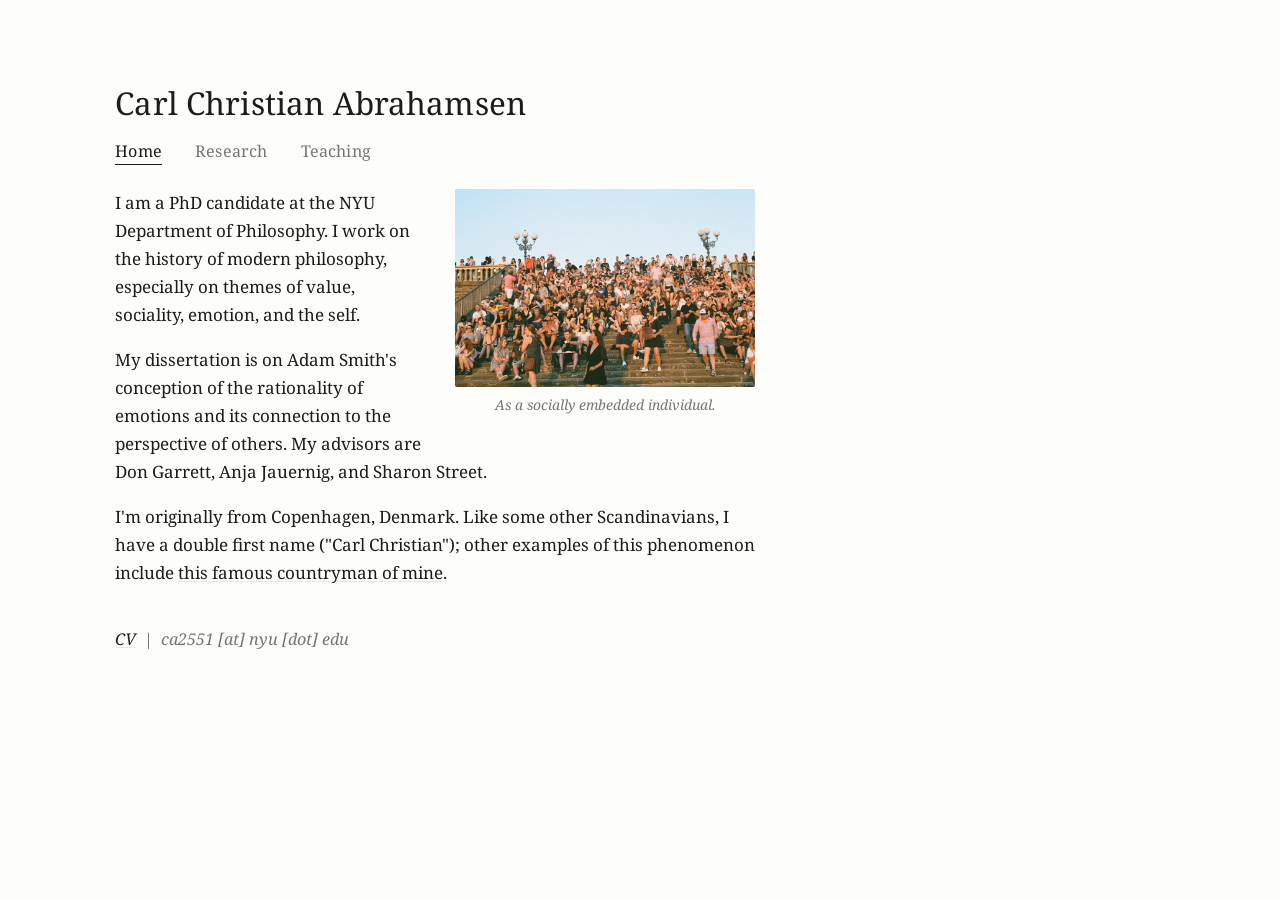
==== index.html @ fb38e596 "Update index.html" ====
<!DOCTYPE html>
<html lang="en">
<head>
<meta charset="UTF-8">
<meta name="viewport" content="width=device-width, initial-scale=1">
<title>Carl Christian Abrahamsen</title>
<link rel="preconnect" href="https://fonts.googleapis.com">
<link rel="preconnect" href="https://fonts.gstatic.com" crossorigin>
<link href="https://fonts.googleapis.com/css2?family=Noto+Serif:ital,wght@0,400;0,600;1,400&display=swap" rel="stylesheet">
<link rel="stylesheet" href="style.css">
</head>
<body>

<div class="page">

  <header class="site-header">
    <h1 class="name">Carl Christian Abrahamsen</h1>
    <hr class="rule">
    <nav class="site-nav">
      <a href="index.html" class="active">Home</a>
      <a href="research.html">Research</a>
      <a href="teaching.html">Teaching</a>
    </nav>
  </header>

  <figure class="portrait">
    <img src="Group pic.jpg" alt="Photo of Carl Christian Abrahamsen">
   <figcaption>As a socially embedded individual.</figcaption>
  </figure>

  <p class="lede">I am a PhD candidate at the NYU Department of Philosophy. I work on the history of modern philosophy, especially on themes of value, sociality, emotion, and the self.</p>

  <p>My dissertation is on Adam Smith's conception of the rationality of emotions and its connection to the perspective of others. My advisors are Don Garrett, Anja Jauernig, and Sharon Street.</p>

   <p>I'm originally from Copenhagen, Denmark. Like some other Scandinavians, I have a double first name ("Carl Christian"); other examples of this phenomenon include <a href="https://en.wikipedia.org/wiki/Hans_Christian_Andersen">this famous countryman of mine</a>.<p>

  <p class="role"><a href="CV.pdf" target="_blank">CV</a> &nbsp;|&nbsp; ca2551 [at] nyu [dot] edu</p>


</div>

</body>
</html>
---- style.css ----
:root {
  --paper: #FDFDFC;
  --ink: #1C1C1A;
  --ink-soft: #767671;
  --rule: #EAE8E2;
  --link: #1C1C1A;
  --max-width: 640px;
}

* { box-sizing: border-box; }

body {
  background: var(--paper);
  color: var(--ink);
  font-family: "Noto Serif", "Palatino Linotype", Palatino, Georgia, serif;
  font-size: 17px;
  line-height: 1.65;
  margin: 0;
  padding: 4.5em 1.5em 6em clamp(1.5em, 9vw, 8em);
}

.page {
  max-width: var(--max-width);
  margin: 0;
}

/* -- header -- */

header.site-header {
  display: flex;
  flex-direction: column;
  margin-bottom: 1.4em;
  overflow: hidden;
}

h1.name {
  font-family: inherit;
  font-size: 1.85em;
  font-weight: 400;
  letter-spacing: 0.005em;
  margin: 0;
  color: var(--ink);
}

p.role {
  font-family: inherit;
  font-style: italic;
  color: var(--ink-soft);
  font-size: 0.95em;
  margin: 2.4em 0 0;
}

.rule {
  display: none;
}

nav.site-nav {
  font-family: inherit;
  font-variant: normal;
  letter-spacing: 0.01em;
  font-size: 0.95em;
  margin: 0.6em 0 0;
}

nav.site-nav a {
  color: var(--ink-soft);
  text-decoration: none;
  margin-right: 1.8em;
  padding-bottom: 2px;
}

nav.site-nav a:hover { color: var(--ink); }

nav.site-nav a.active {
  color: var(--ink);
  border-bottom: 1px solid var(--ink);
}

/* -- portrait -- */

.portrait {
  float: right;
  width: 300px;
  margin: 0 0 1em 2em;
  text-align: center;
}

.portrait img {
  width: 100%;
  border-radius: 2px;
  display: block;
}

.portrait figcaption {
  font-style: italic;
  color: var(--ink-soft);
  font-size: 0.82em;
  margin-top: 0.5em;
}

.portrait-wide {
  float: right;
  width: 500px;
  margin: 0 -60px 1.4em 3.5em;
  text-align: center;
}

.portrait-wide img {
  width: 100%;
  border-radius: 2px;
  display: block;
}

.portrait-wide figcaption {
  font-style: italic;
  color: var(--ink-soft);
  font-size: 0.82em;
  margin-top: 0.5em;
}

/* -- body text -- */

p.lede::first-letter {
  font: inherit;
  float: none;
  color: inherit;
}

a { color: var(--link); text-decoration: underline; text-decoration-color: var(--rule); text-underline-offset: 2px; }
a:hover { text-decoration-color: var(--ink); }

h2.section {
  font-family: inherit;
  font-variant: normal;
  letter-spacing: normal;
  font-weight: 600;
  font-size: 1.05em;
  color: var(--ink);
  border-bottom: none;
  padding-bottom: 0;
  margin-top: 2.6em;
  margin-bottom: 0.9em;
  clear: right;
}

/* -- abstracts -- */

details { margin-bottom: 1.1em; }

details summary {
  cursor: pointer;
  padding-left: 1.1em;
  list-style: none;
}

details summary::-webkit-details-marker { display: none; }

details summary::before {
  content: "+ ";
  color: var(--ink-soft);
  font-size: 0.85em;
}

details[open] summary::before {
  content: "\2212 ";
  color: var(--ink-soft);
  font-size: 0.85em;
}

details p {
  color: var(--ink-soft);
  margin: 0.6em 0 0 1.6em;
  padding-left: 0.9em;
  border-left: 1px solid var(--rule);
}

/* -- teaser list (home) -- */

ul.teaser-list { list-style: none; padding: 0; margin: 0.6em 0 0; }
ul.teaser-list li { margin-bottom: 0.9em; }
ul.teaser-list .venue { color: var(--ink-soft); font-size: 0.9em; font-style: italic; }

/* -- teaching lists -- */

ul.plain-list { margin: 0.4em 0 1.6em; padding-left: 1.1em; }
ul.plain-list li { margin-bottom: 0.55em; }

/* -- footer -- */

footer.site-footer {
  margin-top: 3.5em;
  padding-top: 1em;
  border-top: 1px solid var(--rule);
  color: var(--ink-soft);
  font-size: 0.85em;
}

/* -- responsive -- */

@media (max-width: 520px) {
  body { padding: 2.5em 1.2em 4em; font-size: 16px; }
  h1.name { font-size: 1.6em; }
  .portrait { float: none; width: 130px; margin: 0 auto 1.6em; }
}

/* -- accessibility -- */

a:focus-visible, details summary:focus-visible, nav.site-nav a:focus-visible {
  outline: 2px solid var(--ink);
  outline-offset: 2px;
}
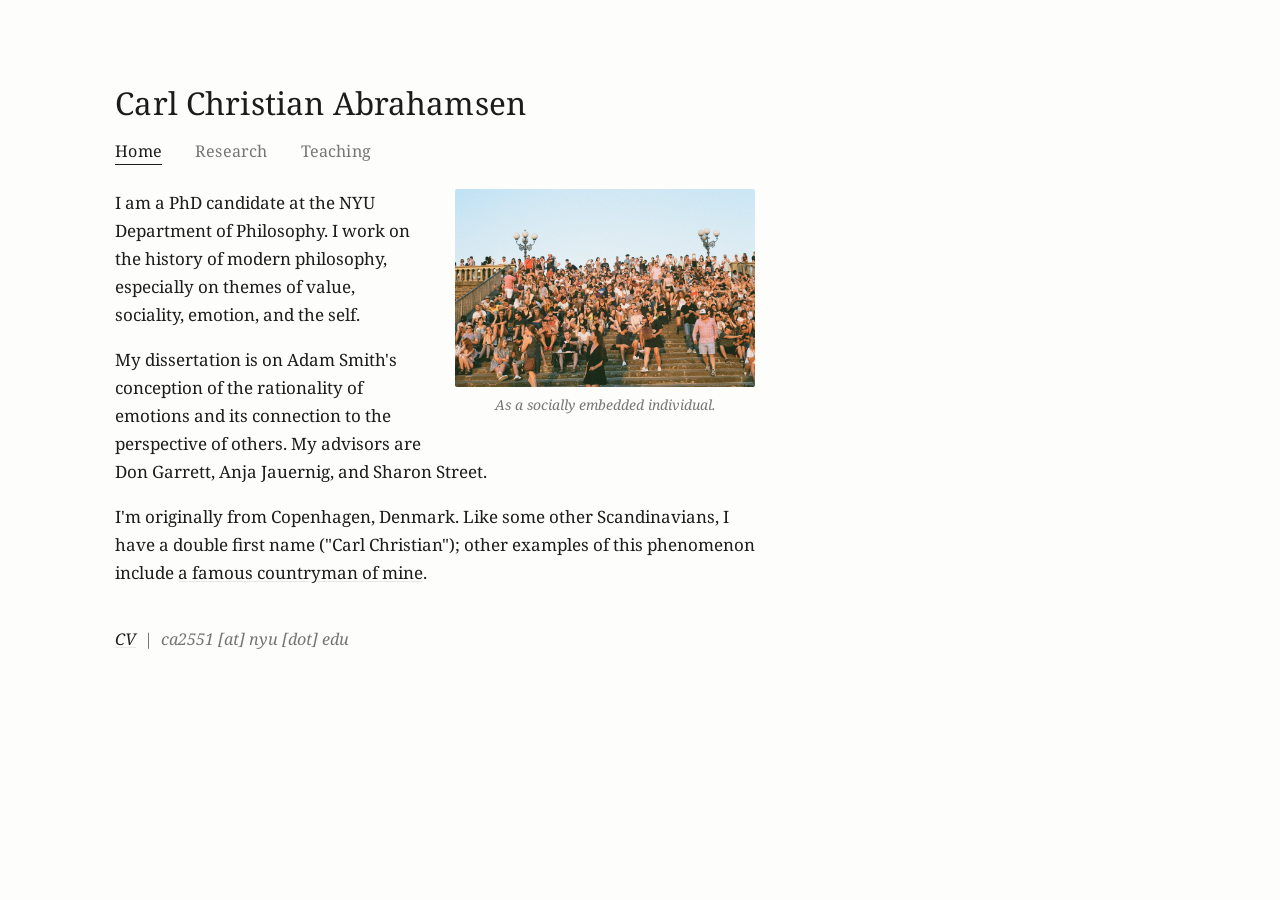
==== commit ed2fef49: "Update index.html" ====
--- a/index.html
+++ b/index.html
@@ -32,7 +32,7 @@
 
   <p>My dissertation is on Adam Smith's conception of the rationality of emotions and its connection to the perspective of others. My advisors are Don Garrett, Anja Jauernig, and Sharon Street.</p>
 
-   <p>I'm originally from Copenhagen, Denmark. Like some other Scandinavians, I have a double first name ("Carl Christian"); other examples of this phenomenon include <a href="https://en.wikipedia.org/wiki/Hans_Christian_Andersen">this famous countryman of mine</a>.<p>
+   <p>I'm originally from Copenhagen, Denmark. Like some other Scandinavians, I have a double first name ("Carl Christian"); other examples of this phenomenon include <a href="https://en.wikipedia.org/wiki/Hans_Christian_Andersen">a famous countryman of mine</a>.<p>
 
   <p class="role"><a href="CV.pdf" target="_blank">CV</a> &nbsp;|&nbsp; ca2551 [at] nyu [dot] edu</p>
 
--- a/style.css
+++ b/style.css
@@ -100,8 +100,9 @@
 
 .portrait-wide {
   float: right;
-  width: 500px;
-  margin: 0 -60px 1.4em 3.5em;
+  width: 350px;
+  margin: 0 0 1.4em 3.5em;
+  transform: translateX(60px);
   text-align: center;
 }
 
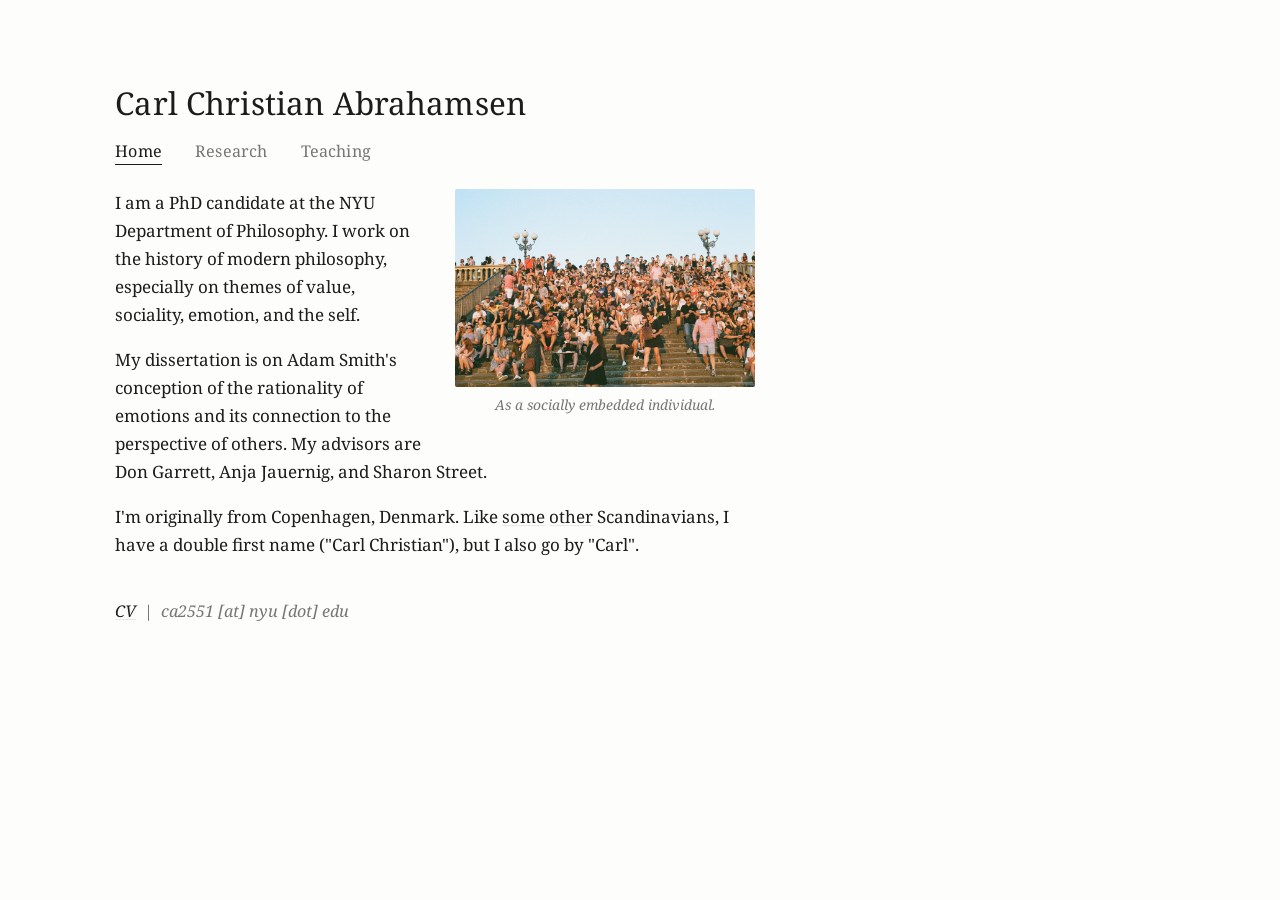
==== commit eff7e30b: "Update index.html" ====
--- a/index.html
+++ b/index.html
@@ -32,7 +32,7 @@
 
   <p>My dissertation is on Adam Smith's conception of the rationality of emotions and its connection to the perspective of others. My advisors are Don Garrett, Anja Jauernig, and Sharon Street.</p>
 
-   <p>I'm originally from Copenhagen, Denmark. Like some other Scandinavians, I have a double first name ("Carl Christian"); other examples of this phenomenon include <a href="https://en.wikipedia.org/wiki/Hans_Christian_Andersen">a famous countryman of mine</a>.<p>
+   <p>I'm originally from Copenhagen, Denmark. Like <a href="https://en.wikipedia.org/wiki/Hans_Christian_Andersen">some</a> <a href="https://en.wikipedia.org/wiki/Karl_Ove_Knausg%C3%A5rd">other</a> Scandinavians, I have a double first name ("Carl Christian"), but I also go by "Carl".<p>
 
   <p class="role"><a href="CV.pdf" target="_blank">CV</a> &nbsp;|&nbsp; ca2551 [at] nyu [dot] edu</p>
 
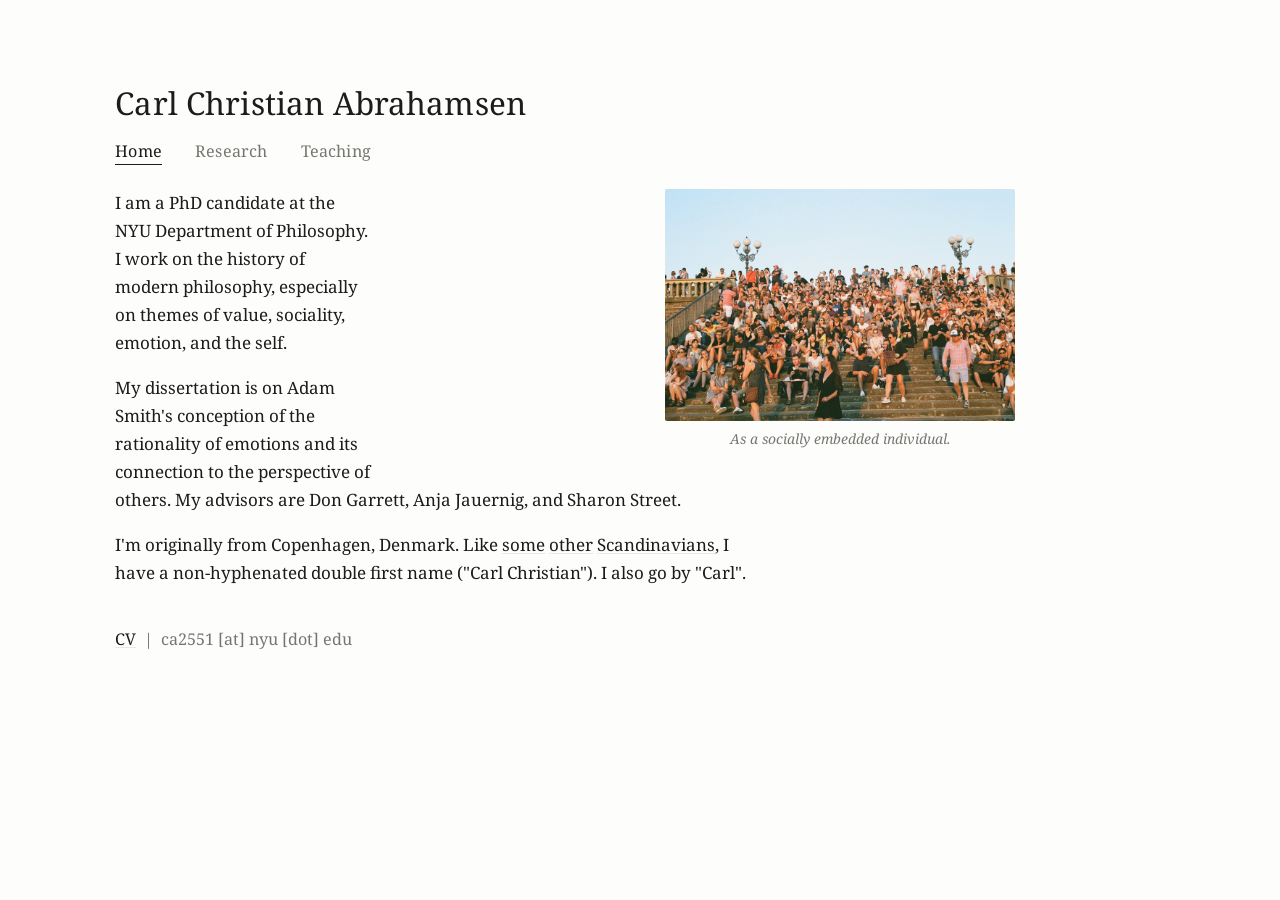
==== commit 20d60e9b: "Update index.html" ====
--- a/index.html
+++ b/index.html
@@ -32,7 +32,7 @@
 
   <p>My dissertation is on Adam Smith's conception of the rationality of emotions and its connection to the perspective of others. My advisors are Don Garrett, Anja Jauernig, and Sharon Street.</p>
 
-   <p>I'm originally from Copenhagen, Denmark. Like <a href="https://en.wikipedia.org/wiki/Hans_Christian_Andersen">some</a> <a href="https://en.wikipedia.org/wiki/Karl_Ove_Knausg%C3%A5rd">other</a> Scandinavians, I have a double first name ("Carl Christian"), but I also go by "Carl".<p>
+   <p>I'm originally from Copenhagen, Denmark. Like <a href="https://en.wikipedia.org/wiki/Hans_Christian_Andersen">some</a> <a href="https://en.wikipedia.org/wiki/Karl_Ove_Knausg%C3%A5rd">other</a> <a href="https://en.wikipedia.org/wiki/Jens_Peter_Jacobsen">Scandinavians</a>, I have a non-hyphenated double first name ("Carl Christian"). I also go by "Carl".<p>
 
   <p class="role"><a href="CV.pdf" target="_blank">CV</a> &nbsp;|&nbsp; ca2551 [at] nyu [dot] edu</p>
 
--- a/style.css
+++ b/style.css
@@ -44,7 +44,6 @@
 
 p.role {
   font-family: inherit;
-  font-style: italic;
   color: var(--ink-soft);
   font-size: 0.95em;
   margin: 2.4em 0 0;
@@ -80,8 +79,9 @@
 
 .portrait {
   float: right;
-  width: 300px;
+  width: 350px;
   margin: 0 0 1em 2em;
+  transform: translateX(260px);
   text-align: center;
 }
 
@@ -100,9 +100,9 @@
 
 .portrait-wide {
   float: right;
-  width: 350px;
+  width: 300px;
   margin: 0 0 1.4em 3.5em;
-  transform: translateX(60px);
+  transform: translateX(220px);
   text-align: center;
 }
 
@@ -201,7 +201,7 @@
 @media (max-width: 520px) {
   body { padding: 2.5em 1.2em 4em; font-size: 16px; }
   h1.name { font-size: 1.6em; }
-  .portrait { float: none; width: 130px; margin: 0 auto 1.6em; }
+  .portrait { float: none; width: 130px; margin: 0 auto 1.6em; transform: none; }
 }
 
 /* -- accessibility -- */
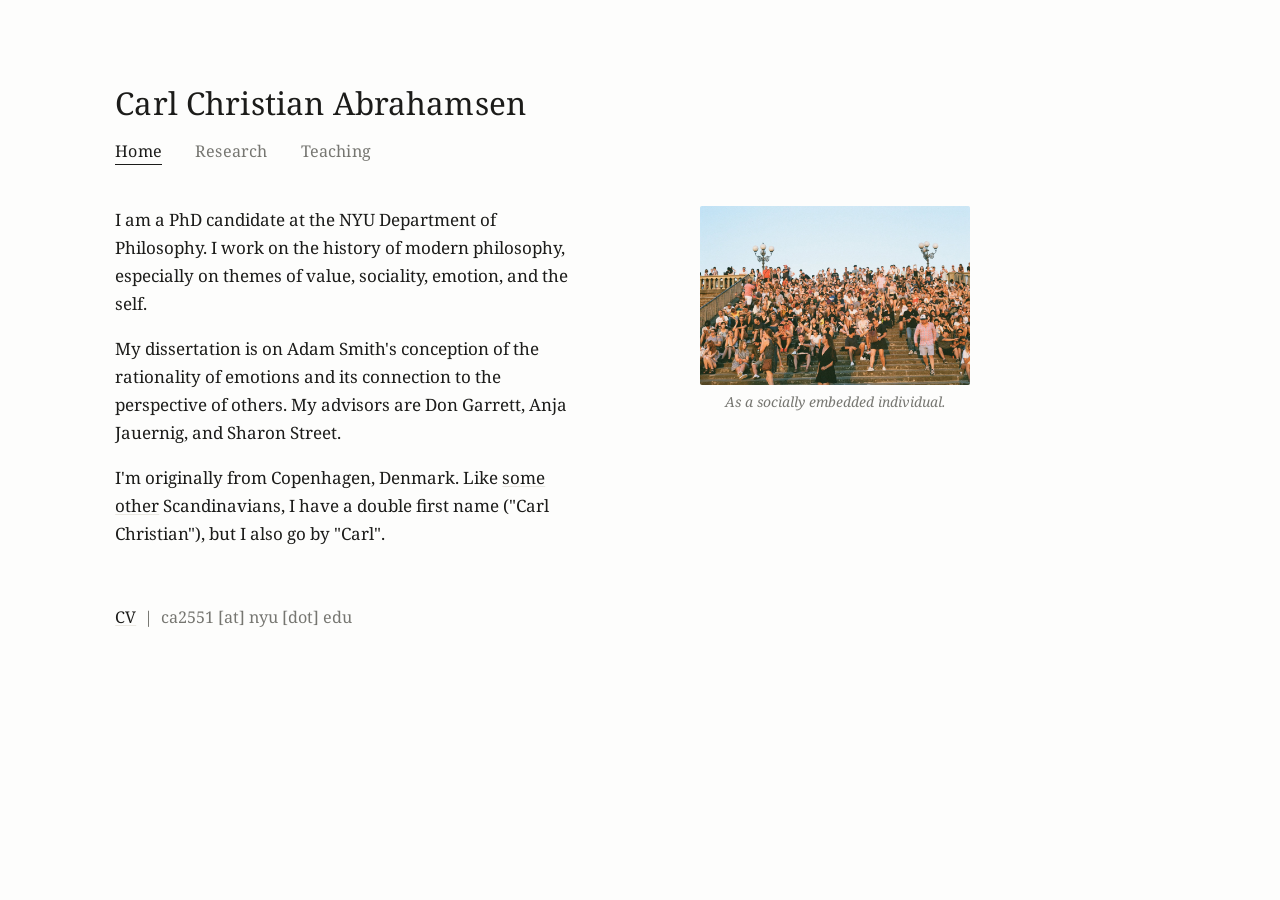
==== commit 27ba8948: "Add files via upload" ====
--- a/index.html
+++ b/index.html
@@ -23,16 +23,20 @@
     </nav>
   </header>
 
-  <figure class="portrait">
-    <img src="Group pic.jpg" alt="Photo of Carl Christian Abrahamsen">
-   <figcaption>As a socially embedded individual.</figcaption>
-  </figure>
+  <div class="bio-layout">
+    <div class="bio-text">
+      <p class="lede">I am a PhD candidate at the NYU Department of Philosophy. I work on the history of modern philosophy, especially on themes of value, sociality, emotion, and the self.</p>
 
-  <p class="lede">I am a PhD candidate at the NYU Department of Philosophy. I work on the history of modern philosophy, especially on themes of value, sociality, emotion, and the self.</p>
+      <p>My dissertation is on Adam Smith's conception of the rationality of emotions and its connection to the perspective of others. My advisors are Don Garrett, Anja Jauernig, and Sharon Street.</p>
 
-  <p>My dissertation is on Adam Smith's conception of the rationality of emotions and its connection to the perspective of others. My advisors are Don Garrett, Anja Jauernig, and Sharon Street.</p>
+      <p>I'm originally from Copenhagen, Denmark. Like <a href="https://en.wikipedia.org/wiki/Hans_Christian_Andersen">some</a> <a href="https://en.wikipedia.org/wiki/Karl_Ove_Knausg%C3%A5rd">other</a> Scandinavians, I have a double first name ("Carl Christian"), but I also go by "Carl".</p>
+    </div>
 
-   <p>I'm originally from Copenhagen, Denmark. Like <a href="https://en.wikipedia.org/wiki/Hans_Christian_Andersen">some</a> <a href="https://en.wikipedia.org/wiki/Karl_Ove_Knausg%C3%A5rd">other</a> <a href="https://en.wikipedia.org/wiki/Jens_Peter_Jacobsen">Scandinavians</a>, I have a non-hyphenated double first name ("Carl Christian"). I also go by "Carl".<p>
+    <figure class="portrait">
+      <img src="Group pic.jpg" alt="Photo of Carl Christian Abrahamsen">
+      <figcaption>As a socially embedded individual.</figcaption>
+    </figure>
+  </div>
 
   <p class="role"><a href="CV.pdf" target="_blank">CV</a> &nbsp;|&nbsp; ca2551 [at] nyu [dot] edu</p>
 
--- a/style.css
+++ b/style.css
@@ -75,13 +75,20 @@
   border-bottom: 1px solid var(--ink);
 }
 
-/* -- portrait -- */
+/* -- bio layout -- */
+
+.bio-layout {
+  display: grid;
+  grid-template-columns: 460px 350px;
+  column-gap: 5em;
+  align-items: start;
+}
+
+.bio-text {
+  min-width: 0;
+}
 
 .portrait {
-  float: right;
-  width: 350px;
-  margin: 0 0 1em 2em;
-  transform: translateX(260px);
   text-align: center;
 }
 
@@ -102,7 +109,7 @@
   float: right;
   width: 300px;
   margin: 0 0 1.4em 3.5em;
-  transform: translateX(220px);
+  transform: translateX(60px);
   text-align: center;
 }
 
@@ -201,7 +208,8 @@
 @media (max-width: 520px) {
   body { padding: 2.5em 1.2em 4em; font-size: 16px; }
   h1.name { font-size: 1.6em; }
-  .portrait { float: none; width: 130px; margin: 0 auto 1.6em; transform: none; }
+  .bio-layout { display: block; }
+  .portrait { width: 130px; margin: 0 auto 1.6em; }
 }
 
 /* -- accessibility -- */
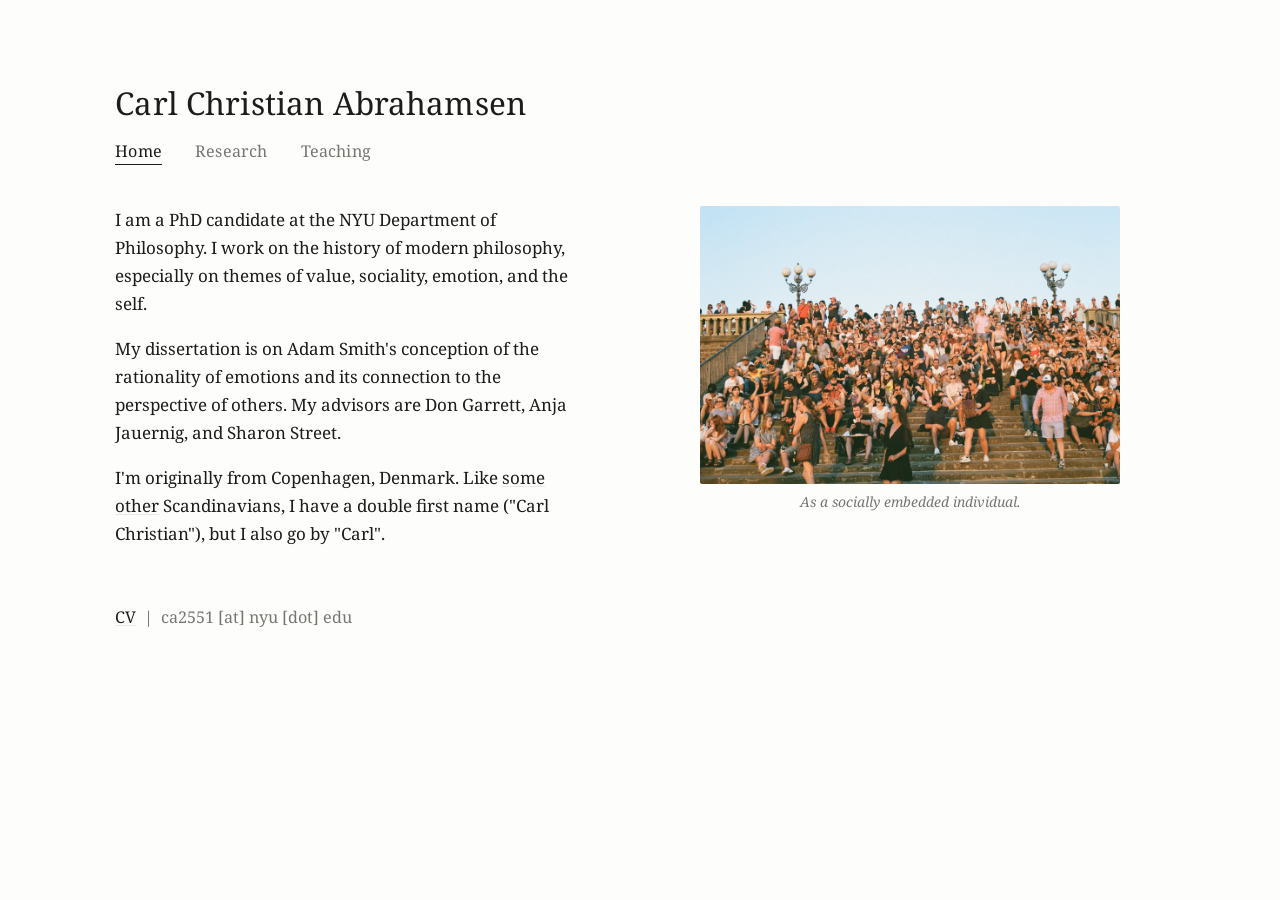
==== commit f9cbbc99: "Add files via upload" ====
--- a/index.html
+++ b/index.html
@@ -4,10 +4,35 @@
 <meta charset="UTF-8">
 <meta name="viewport" content="width=device-width, initial-scale=1">
 <title>Carl Christian Abrahamsen</title>
+<meta name="description" content="Carl Christian Abrahamsen is a PhD candidate in Philosophy at New York University, working on Adam Smith, the history of modern philosophy, and themes of value, sociality, emotion, and the self.">
+<link rel="canonical" href="https://ccabrahamsen.com/">
+<meta property="og:type" content="profile">
+<meta property="og:title" content="Carl Christian Abrahamsen">
+<meta property="og:description" content="PhD Candidate in Philosophy, New York University. Research on Adam Smith and the history of modern philosophy.">
+<meta property="og:url" content="https://ccabrahamsen.com/">
+<meta name="twitter:card" content="summary">
 <link rel="preconnect" href="https://fonts.googleapis.com">
 <link rel="preconnect" href="https://fonts.gstatic.com" crossorigin>
 <link href="https://fonts.googleapis.com/css2?family=Noto+Serif:ital,wght@0,400;0,600;1,400&display=swap" rel="stylesheet">
 <link rel="stylesheet" href="style.css">
+<script type="application/ld+json">
+{
+  "@context": "https://schema.org",
+  "@type": "Person",
+  "name": "Carl Christian Abrahamsen",
+  "url": "https://ccabrahamsen.com/",
+  "jobTitle": "PhD Candidate in Philosophy",
+  "affiliation": {
+    "@type": "CollegeOrUniversity",
+    "name": "New York University"
+  },
+  "alumniOf": {
+    "@type": "CollegeOrUniversity",
+    "name": "New York University"
+  },
+  "knowsAbout": ["History of Philosophy", "Adam Smith", "Moral Psychology", "Sentimentalism"]
+}
+</script>
 </head>
 <body>
 
--- a/style.css
+++ b/style.css
@@ -79,7 +79,7 @@
 
 .bio-layout {
   display: grid;
-  grid-template-columns: 460px 350px;
+  grid-template-columns: 460px 500px;
   column-gap: 5em;
   align-items: start;
 }
@@ -105,11 +105,25 @@
   margin-top: 0.5em;
 }
 
+/* -- teaching layout -- */
+
+.teaching-layout {
+  position: relative;
+}
+
+.teaching-text {
+  width: 330px;
+}
+
+.teaching-text h2.section {
+  margin-top: 2.6em;
+}
+
 .portrait-wide {
-  float: right;
-  width: 300px;
-  margin: 0 0 1.4em 3.5em;
-  transform: translateX(60px);
+  position: absolute;
+  top: 1.2em;
+  left: 380px;
+  width: 320px;
   text-align: center;
 }
 
@@ -210,6 +224,10 @@
   h1.name { font-size: 1.6em; }
   .bio-layout { display: block; }
   .portrait { width: 130px; margin: 0 auto 1.6em; }
+  .teaching-layout { position: static; }
+  .teaching-text { width: auto; }
+  .portrait-wide { position: static; width: 180px; margin: 0 auto 1.6em; }
+  .teaching-text h2.section { margin-top: 2.6em; }
 }
 
 /* -- accessibility -- */
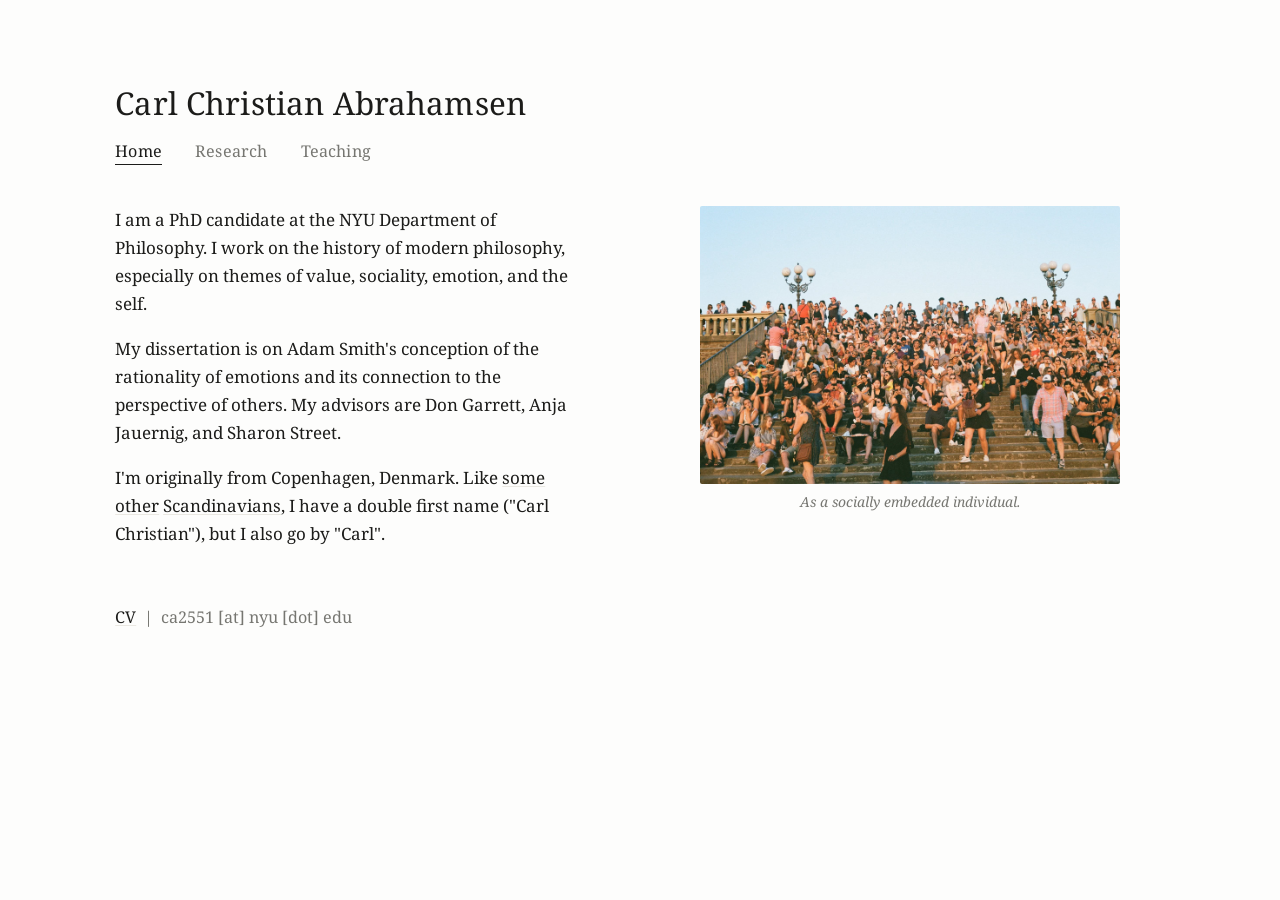
==== commit 82d132e3: "Update index.html" ====
--- a/index.html
+++ b/index.html
@@ -54,7 +54,7 @@
 
       <p>My dissertation is on Adam Smith's conception of the rationality of emotions and its connection to the perspective of others. My advisors are Don Garrett, Anja Jauernig, and Sharon Street.</p>
 
-      <p>I'm originally from Copenhagen, Denmark. Like <a href="https://en.wikipedia.org/wiki/Hans_Christian_Andersen">some</a> <a href="https://en.wikipedia.org/wiki/Karl_Ove_Knausg%C3%A5rd">other</a> Scandinavians, I have a double first name ("Carl Christian"), but I also go by "Carl".</p>
+      <p>I'm originally from Copenhagen, Denmark. Like <a href="https://en.wikipedia.org/wiki/Hans_Christian_Andersen">some</a> <a href="https://en.wikipedia.org/wiki/Karl_Ove_Knausg%C3%A5rd">other</a> <a href="https://en.wikipedia.org/wiki/Jens_Otto_Krag">Scandinavians</a>, I have a double first name ("Carl Christian"), but I also go by "Carl".</p>
     </div>
 
     <figure class="portrait">
--- a/style.css
+++ b/style.css
@@ -108,19 +108,24 @@
 /* -- teaching layout -- */
 
 .teaching-layout {
-  position: relative;
-}
+  display: grid;
+  grid-template-columns: 460px 500px;
+  column-gap: 5em;
+  align-items: start;}
 
 .teaching-text {
-  width: 330px;
+  width: 460px;
 }
 
 .teaching-text h2.section {
-  margin-top: 2.6em;
+  margin-top: 1.2em;
+}
+
+.teaching-text h3.section {
+  margin-top: 0em;
 }
 
 .portrait-wide {
-  position: absolute;
   top: 1.2em;
   left: 380px;
   width: 320px;
